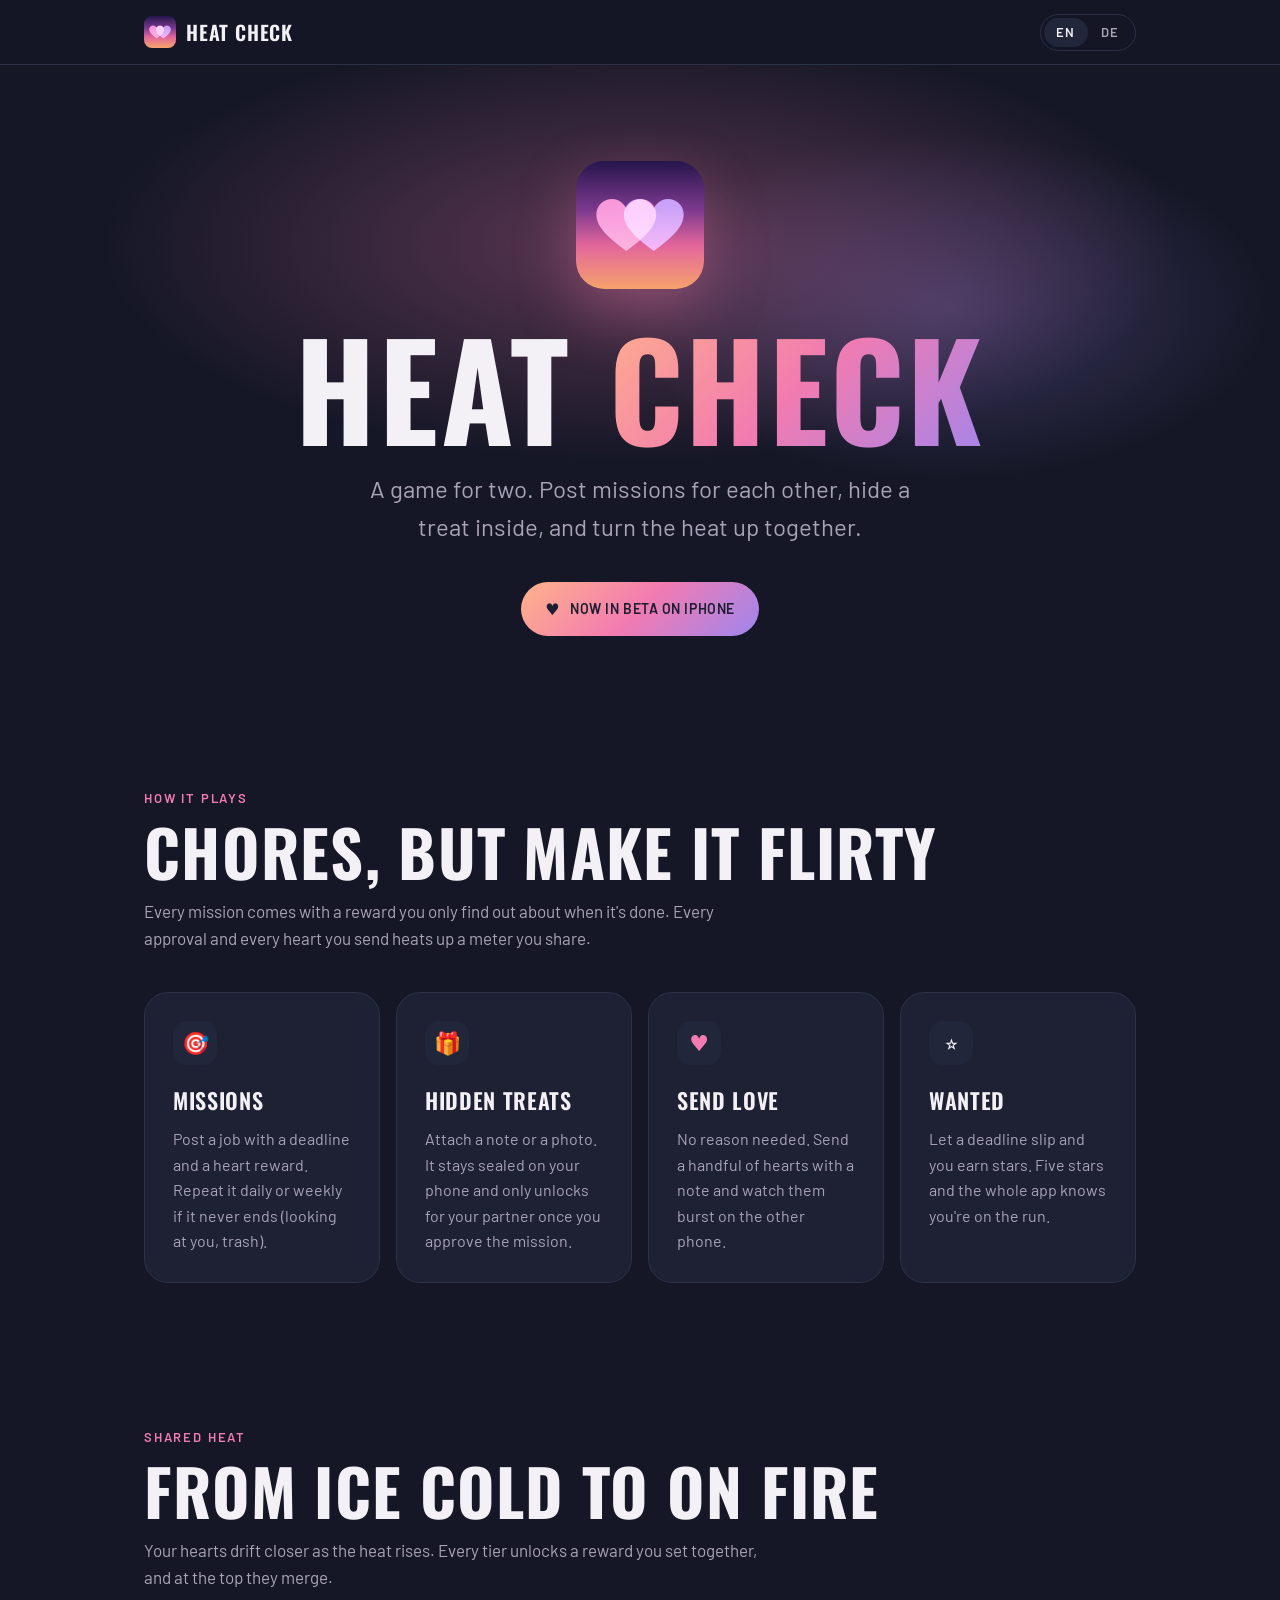
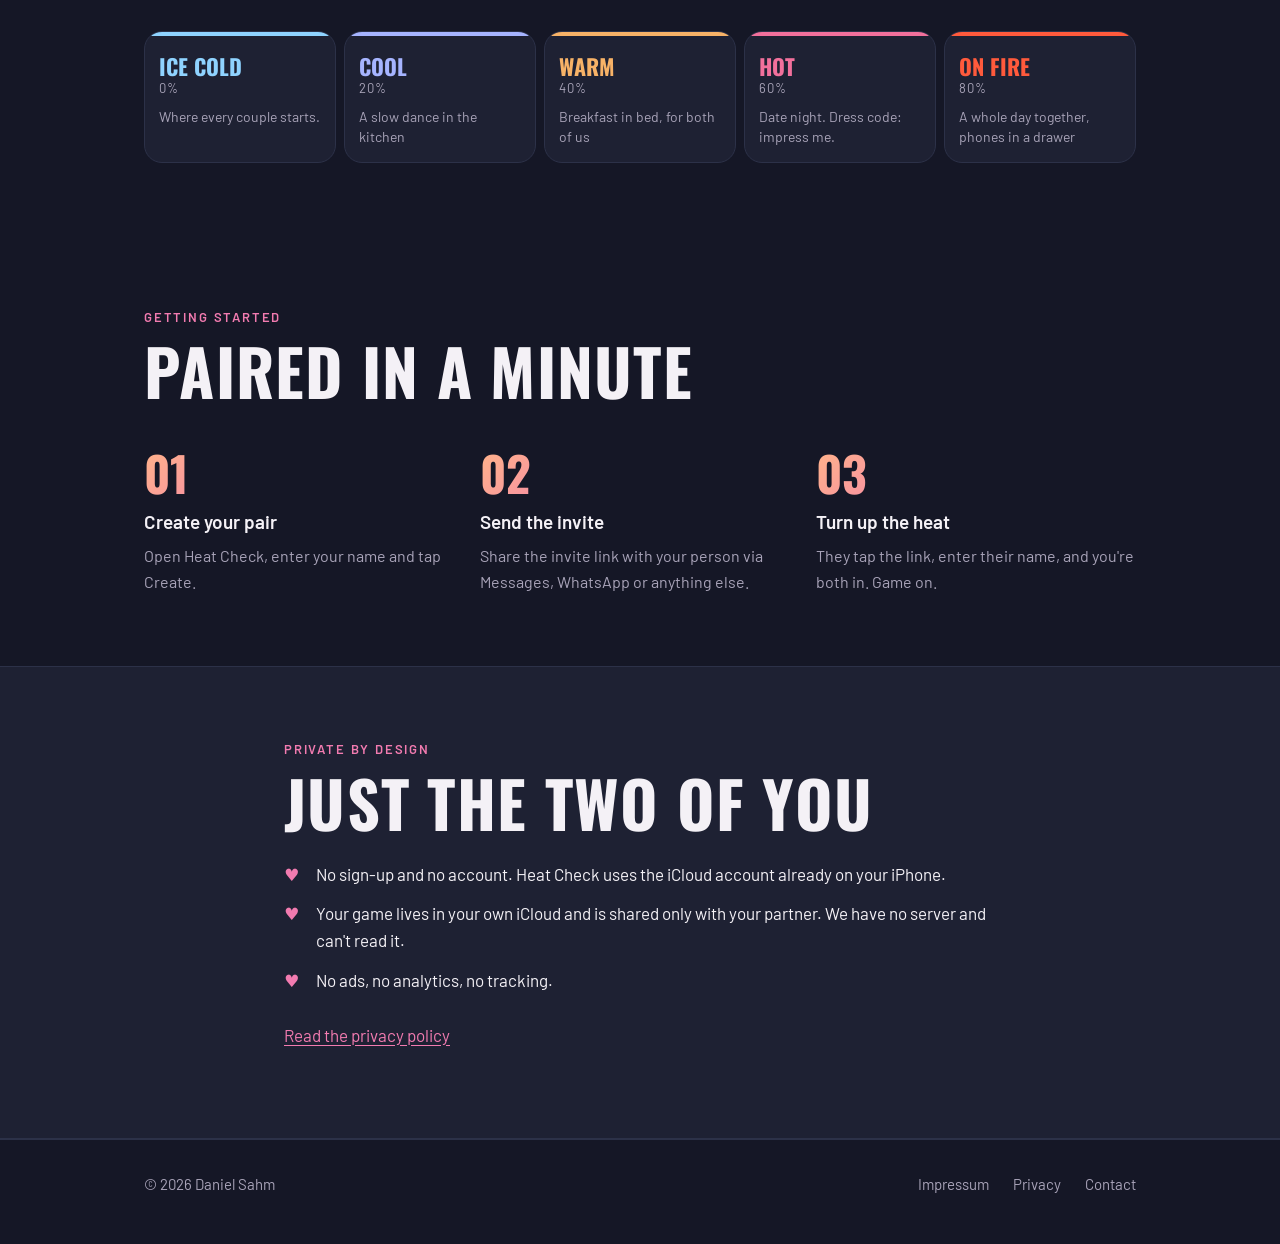
==== index.html @ 107d5788 "Add Heat Check landing page, Impressum and privacy policy" ====
<!doctype html>
<html lang="en" data-lang="en" data-title-en="Heat Check - a game for two" data-title-de="Heat Check - ein Spiel für zwei">
<head>
  <meta charset="utf-8">
  <meta name="viewport" content="width=device-width, initial-scale=1">
  <title>Heat Check - a game for two</title>
  <meta name="description" content="Heat Check is a two-player game for couples: missions with hidden treats, hearts, and a shared heat meter that climbs from Ice Cold to On Fire.">
  <meta name="theme-color" content="#151726">
  <meta property="og:title" content="Heat Check - a game for two">
  <meta property="og:description" content="Missions with hidden treats, hearts, and a shared heat meter for couples.">
  <meta property="og:image" content="assets/icon.png">
  <link rel="icon" type="image/png" href="assets/favicon.png">
  <link rel="apple-touch-icon" href="assets/apple-touch-icon.png">
  <link rel="stylesheet" href="assets/style.css">
  <script src="assets/lang.js"></script>
</head>
<body>
  <header class="site-header">
    <div class="wrap">
      <a class="brand" href="./"><img src="assets/favicon.png" alt=""><span>Heat Check</span></a>
      <div class="lang-switch" role="group" aria-label="Language">
        <button type="button" data-set-lang="en" aria-pressed="true">EN</button>
        <button type="button" data-set-lang="de" aria-pressed="false">DE</button>
      </div>
    </div>
  </header>

  <main>
    <section class="hero">
      <div class="wrap">
        <img class="icon" src="assets/icon.png" alt="Heat Check app icon">
        <h1 class="display">Heat <span class="glow">Check</span></h1>
        <p class="tagline" lang="en">A game for two. Post missions for each other, hide a treat inside, and turn the heat up together.</p>
        <p class="tagline" lang="de">Ein Spiel für zwei. Stellt euch gegenseitig Missionen, versteckt eine Belohnung darin und dreht gemeinsam die Hitze hoch.</p>
        <span class="badge" lang="en">Now in beta on iPhone</span>
        <span class="badge" lang="de">Jetzt in der Beta fürs iPhone</span>
      </div>
    </section>

    <section>
      <div class="wrap">
        <p class="eyebrow" lang="en">How it plays</p>
        <p class="eyebrow" lang="de">So wird gespielt</p>
        <h2 class="display" lang="en">Chores, but make it flirty</h2>
        <h2 class="display" lang="de">Alltag, nur mit Flirt</h2>
        <p class="lead" lang="en">Every mission comes with a reward you only find out about when it's done. Every approval and every heart you send heats up a meter you share.</p>
        <p class="lead" lang="de">Jede Mission hat eine Belohnung, die erst nach getaner Arbeit enthüllt wird. Jede Freigabe und jedes Herz, das ihr schickt, heizt euer gemeinsames Thermometer auf.</p>

        <div class="grid">
          <article class="card">
            <div class="glyph" aria-hidden="true">&#x1F3AF;</div>
            <h3 lang="en">Missions</h3><h3 lang="de">Missionen</h3>
            <p lang="en">Post a job with a deadline and a heart reward. Repeat it daily or weekly if it never ends (looking at you, trash).</p>
            <p lang="de">Stell eine Aufgabe mit Deadline und Herz-Belohnung. Täglich oder wöchentlich wiederholen, wenn sie nie endet (ja, du, Müll).</p>
          </article>
          <article class="card">
            <div class="glyph" aria-hidden="true">&#x1F381;</div>
            <h3 lang="en">Hidden treats</h3><h3 lang="de">Versteckte Belohnungen</h3>
            <p lang="en">Attach a note or a photo. It stays sealed on your phone and only unlocks for your partner once you approve the mission.</p>
            <p lang="de">Häng eine Notiz oder ein Foto an. Sie bleibt versiegelt auf deinem iPhone und wird erst freigeschaltet, wenn du die Mission abnimmst.</p>
          </article>
          <article class="card">
            <div class="glyph" aria-hidden="true" style="color: var(--pink)">&#x2665;&#xFE0E;</div>
            <h3 lang="en">Send love</h3><h3 lang="de">Liebe schicken</h3>
            <p lang="en">No reason needed. Send a handful of hearts with a note and watch them burst on the other phone.</p>
            <p lang="de">Ohne Grund. Schick ein paar Herzen mit einer Nachricht und sieh zu, wie sie auf dem anderen iPhone explodieren.</p>
          </article>
          <article class="card">
            <div class="glyph" aria-hidden="true">&#x2B50;&#xFE0E;</div>
            <h3 lang="en">Wanted</h3><h3 lang="de">Gesucht</h3>
            <p lang="en">Let a deadline slip and you earn stars. Five stars and the whole app knows you're on the run.</p>
            <p lang="de">Wer eine Deadline verpasst, sammelt Sterne. Bei fünf Sternen weiß die ganze App, dass du auf der Flucht bist.</p>
          </article>
        </div>
      </div>
    </section>

    <section>
      <div class="wrap">
        <p class="eyebrow" lang="en">Shared heat</p>
        <p class="eyebrow" lang="de">Gemeinsame Hitze</p>
        <h2 class="display" lang="en">From ice cold to on fire</h2>
        <h2 class="display" lang="de">Von eiskalt bis lichterloh</h2>
        <p class="lead" lang="en">Your hearts drift closer as the heat rises. Every tier unlocks a reward you set together, and at the top they merge.</p>
        <p class="lead" lang="de">Eure Herzen rücken näher, je heißer es wird. Jede Stufe schaltet eine Belohnung frei, die ihr gemeinsam festlegt, und ganz oben verschmelzen sie.</p>
        <div class="tiers">
          <div class="tier" style="--c:#8fd3ff"><div class="name">Ice Cold</div><div class="pct">0%</div><div class="reward" lang="en">Where every couple starts.</div><div class="reward" lang="de">Hier fängt jedes Paar an.</div></div>
          <div class="tier" style="--c:#a6b4ff"><div class="name">Cool</div><div class="pct">20%</div><div class="reward" lang="en">A slow dance in the kitchen</div><div class="reward" lang="de">Ein langsamer Tanz in der Küche</div></div>
          <div class="tier" style="--c:#f7b267"><div class="name">Warm</div><div class="pct">40%</div><div class="reward" lang="en">Breakfast in bed, for both of us</div><div class="reward" lang="de">Frühstück im Bett, für uns beide</div></div>
          <div class="tier" style="--c:#f2709c"><div class="name">Hot</div><div class="pct">60%</div><div class="reward" lang="en">Date night. Dress code: impress me.</div><div class="reward" lang="de">Date Night. Dresscode: beeindrucke mich.</div></div>
          <div class="tier" style="--c:#ff5a3c"><div class="name">On Fire</div><div class="pct">80%</div><div class="reward" lang="en">A whole day together, phones in a drawer</div><div class="reward" lang="de">Ein ganzer Tag zusammen, Handys in der Schublade</div></div>
        </div>
      </div>
    </section>

    <section>
      <div class="wrap">
        <p class="eyebrow" lang="en">Getting started</p>
        <p class="eyebrow" lang="de">Loslegen</p>
        <h2 class="display" lang="en">Paired in a minute</h2>
        <h2 class="display" lang="de">In einer Minute gekoppelt</h2>
        <div class="steps">
          <div class="step">
            <h3 lang="en">Create your pair</h3><h3 lang="de">Paar erstellen</h3>
            <p lang="en">Open Heat Check, enter your name and tap Create.</p>
            <p lang="de">Öffne Heat Check, gib deinen Namen ein und tippe auf Erstellen.</p>
          </div>
          <div class="step">
            <h3 lang="en">Send the invite</h3><h3 lang="de">Einladung schicken</h3>
            <p lang="en">Share the invite link with your person via Messages, WhatsApp or anything else.</p>
            <p lang="de">Teile den Einladungslink mit deinem Menschen, per Nachrichten, WhatsApp oder wie auch immer.</p>
          </div>
          <div class="step">
            <h3 lang="en">Turn up the heat</h3><h3 lang="de">Hitze aufdrehen</h3>
            <p lang="en">They tap the link, enter their name, and you're both in. Game on.</p>
            <p lang="de">Ein Tipp auf den Link, Name eingeben, und ihr seid beide drin. Los geht's.</p>
          </div>
        </div>
      </div>
    </section>

    <section class="privacy-band">
      <div class="wrap narrow">
        <p class="eyebrow" lang="en">Private by design</p>
        <p class="eyebrow" lang="de">Privat von Anfang an</p>
        <h2 class="display" lang="en">Just the two of you</h2>
        <h2 class="display" lang="de">Nur ihr zwei</h2>
        <ul class="checks">
          <li lang="en">No sign-up and no account. Heat Check uses the iCloud account already on your iPhone.</li>
          <li lang="de">Keine Registrierung, kein Konto. Heat Check nutzt den iCloud-Account, der schon auf deinem iPhone ist.</li>
          <li lang="en">Your game lives in your own iCloud and is shared only with your partner. We have no server and can't read it.</li>
          <li lang="de">Euer Spiel liegt in eurem eigenen iCloud und wird nur mit deinem Partner geteilt. Wir haben keinen Server und können es nicht lesen.</li>
          <li lang="en">No ads, no analytics, no tracking.</li>
          <li lang="de">Keine Werbung, keine Analyse, kein Tracking.</li>
        </ul>
        <p style="margin-top: 28px"><a href="privacy.html" lang="en">Read the privacy policy</a><a href="privacy.html" lang="de">Zur Datenschutzerklärung</a></p>
      </div>
    </section>
  </main>

  <footer class="site-footer">
    <div class="wrap">
      <span>&copy; 2026 Daniel Sahm</span>
      <nav>
        <a href="impressum.html">Impressum</a>
        <a href="privacy.html" lang="en">Privacy</a><a href="privacy.html" lang="de">Datenschutz</a>
        <a href="mailto:dsahm.dev@gmail.com" lang="en">Contact</a><a href="mailto:dsahm.dev@gmail.com" lang="de">Kontakt</a>
      </nav>
    </div>
  </footer>
</body>
</html>
---- assets/style.css ----
@font-face { font-family: "Oswald"; src: url("fonts/Oswald-Variable.ttf") format("truetype"); font-weight: 200 700; font-display: swap; }
@font-face { font-family: "Barlow"; src: url("fonts/Barlow-Regular.ttf") format("truetype"); font-weight: 400; font-display: swap; }
@font-face { font-family: "Barlow"; src: url("fonts/Barlow-SemiBold.ttf") format("truetype"); font-weight: 600; font-display: swap; }

:root {
  --bg: #151726;
  --surface: #1e2133;
  --surface-2: #22263a;
  --line: #2c3148;
  --text: #f4f1f6;
  --muted: #a8a3b8;
  --pink: #f27bb0;
  --lavender: #b79cf0;
  --gold: #f2c94c;
  --coral: #ff8f7a;
  --sunset: linear-gradient(135deg, #ffb38a 0%, #f27bb0 50%, #9d86f0 100%);
  color-scheme: dark;
}

* { box-sizing: border-box; }
html { -webkit-text-size-adjust: 100%; }
body {
  margin: 0;
  background: var(--bg);
  color: var(--text);
  font: 400 17px/1.6 "Barlow", system-ui, sans-serif;
  overflow-x: hidden;
}
a { color: var(--pink); text-underline-offset: 3px; }
a:hover { color: var(--text); }

html[data-lang="en"] [lang="de"]:not(html),
html[data-lang="de"] [lang="en"]:not(html) { display: none !important; }

.wrap { max-width: 1040px; margin: 0 auto; padding: 0 24px; }
.narrow { max-width: 760px; }

.display {
  font-family: "Oswald", "Barlow", sans-serif;
  text-transform: uppercase;
  letter-spacing: 0.02em;
  line-height: 0.95;
  font-weight: 700;
}

/* Header */
.site-header { position: sticky; top: 0; z-index: 10; background: rgba(21, 23, 38, 0.85); backdrop-filter: blur(12px); -webkit-backdrop-filter: blur(12px); border-bottom: 1px solid var(--line); }
.site-header .wrap { display: flex; align-items: center; justify-content: space-between; height: 64px; }
.brand { display: flex; align-items: center; gap: 10px; color: var(--text); text-decoration: none; }
.brand img { width: 32px; height: 32px; border-radius: 8px; }
.brand span { font-family: "Oswald", sans-serif; font-weight: 600; text-transform: uppercase; letter-spacing: 0.04em; font-size: 20px; }
.lang-switch { display: flex; border: 1px solid var(--line); border-radius: 999px; padding: 3px; }
.lang-switch button { all: unset; cursor: pointer; font: 600 13px/1 "Barlow", sans-serif; letter-spacing: 0.08em; color: var(--muted); padding: 8px 12px; border-radius: 999px; min-width: 20px; text-align: center; }
.lang-switch button[aria-pressed="true"] { background: var(--surface-2); color: var(--text); }
.lang-switch button:focus-visible { outline: 2px solid var(--pink); }

/* Hero */
.hero { position: relative; padding: 96px 0 80px; text-align: center; overflow: hidden; }
.hero::before {
  content: ""; position: absolute; inset: -20% -10% auto; height: 620px; z-index: -1;
  background: radial-gradient(closest-side, rgba(242, 123, 176, 0.32), transparent 70%),
              radial-gradient(closest-side at 70% 60%, rgba(157, 134, 240, 0.28), transparent 70%);
}
.hero .icon { width: 128px; height: 128px; border-radius: 28px; box-shadow: 0 24px 60px rgba(242, 123, 176, 0.35); }
.hero h1 { font-size: clamp(64px, 14vw, 132px); margin: 28px 0 0; }
.hero h1 .glow { background: var(--sunset); -webkit-background-clip: text; background-clip: text; color: transparent; }
.hero .tagline { font-size: clamp(19px, 2.6vw, 24px); color: var(--muted); max-width: 560px; margin: 20px auto 0; }
.badge { display: inline-flex; align-items: center; gap: 10px; margin-top: 36px; padding: 14px 24px; border-radius: 999px; background: var(--sunset); color: #1b1e30; font-weight: 600; letter-spacing: 0.04em; text-transform: uppercase; font-size: 14px; }
.badge::before { content: "\2665\FE0E"; font-size: 16px; }

/* Sections */
section { padding: 72px 0; }
.eyebrow { color: var(--pink); font-weight: 600; letter-spacing: 0.14em; text-transform: uppercase; font-size: 13px; margin: 0 0 12px; }
h2.display { font-size: clamp(40px, 7vw, 64px); margin: 0 0 16px; }
.lead { color: var(--muted); max-width: 620px; margin: 0; }

.grid { display: grid; gap: 16px; grid-template-columns: repeat(auto-fit, minmax(230px, 1fr)); margin-top: 40px; }
.card { background: var(--surface); border: 1px solid var(--line); border-radius: 24px; padding: 28px; }
.card .glyph { width: 44px; height: 44px; border-radius: 14px; display: grid; place-items: center; font-size: 22px; background: var(--surface-2); margin-bottom: 18px; }
.card h3 { font-family: "Oswald", sans-serif; text-transform: uppercase; font-weight: 600; letter-spacing: 0.03em; font-size: 22px; margin: 0 0 8px; }
.card p { margin: 0; color: var(--muted); font-size: 16px; }

/* Tiers */
.tiers { display: grid; grid-template-columns: repeat(5, 1fr); gap: 8px; margin-top: 40px; }
.tier { border-radius: 18px; padding: 18px 14px 16px; background: var(--surface); border: 1px solid var(--line); position: relative; overflow: hidden; }
.tier::before { content: ""; position: absolute; inset: 0 0 auto; height: 4px; background: var(--c); }
.tier .pct { color: var(--muted); font-size: 13px; letter-spacing: 0.08em; }
.tier .name { font-family: "Oswald", sans-serif; font-weight: 700; font-size: 22px; color: var(--c); text-transform: uppercase; line-height: 1.1; margin-top: 4px; }
.tier .reward { color: var(--muted); font-size: 14px; margin-top: 8px; line-height: 1.4; }

/* Steps */
.steps { counter-reset: step; display: grid; gap: 16px; grid-template-columns: repeat(auto-fit, minmax(240px, 1fr)); margin-top: 40px; }
.step { counter-increment: step; padding-top: 8px; }
.step::before { content: counter(step, decimal-leading-zero); font-family: "Oswald", sans-serif; font-weight: 700; font-size: 48px; background: var(--sunset); -webkit-background-clip: text; background-clip: text; color: transparent; display: block; line-height: 1; margin-bottom: 10px; }
.step h3 { margin: 0 0 6px; font-size: 19px; font-weight: 600; }
.step p { margin: 0; color: var(--muted); font-size: 16px; }

.privacy-band { background: var(--surface); border-top: 1px solid var(--line); border-bottom: 1px solid var(--line); }
.checks { list-style: none; padding: 0; margin: 28px 0 0; display: grid; gap: 12px; }
.checks li { padding-left: 32px; position: relative; }
.checks li::before { content: "\2665\FE0E"; position: absolute; left: 0; color: var(--pink); }

/* Legal pages */
.legal { padding: 64px 0 96px; }
.legal h1 { font-size: clamp(44px, 9vw, 72px); margin: 0 0 8px; }
.legal .updated { color: var(--muted); margin: 0 0 40px; }
.legal h2 { font-family: "Oswald", sans-serif; text-transform: uppercase; font-weight: 600; letter-spacing: 0.03em; font-size: 24px; margin: 44px 0 10px; }
.legal h3 { font-size: 18px; margin: 28px 0 6px; }
.legal p, .legal li { color: #dcd8e4; }
.legal ul { padding-left: 22px; }
.legal address { font-style: normal; }
.legal .box { background: var(--surface); border: 1px solid var(--line); border-radius: 20px; padding: 24px 28px; }

/* Footer */
.site-footer { border-top: 1px solid var(--line); padding: 32px 0 48px; color: var(--muted); font-size: 15px; }
.site-footer .wrap { display: flex; flex-wrap: wrap; gap: 16px 28px; align-items: center; justify-content: space-between; }
.site-footer nav { display: flex; gap: 24px; flex-wrap: wrap; }
.site-footer a { color: var(--muted); text-decoration: none; }
.site-footer a:hover { color: var(--text); }

@media (max-width: 720px) {
  .wrap { padding: 0 16px; }
  .hero { padding: 64px 0 56px; }
  section { padding: 56px 0; }
  .tiers { grid-template-columns: 1fr; }
  .tier { display: grid; grid-template-columns: 96px 1fr; align-items: baseline; column-gap: 12px; }
  .tier .name { margin: 0; grid-row: 1; grid-column: 1; }
  .tier .pct { grid-row: 2; grid-column: 1; }
  .tier .reward { grid-row: 1 / span 2; grid-column: 2; margin: 0; }
  .tier::before { inset: 0 auto 0 0; width: 4px; height: auto; }
}
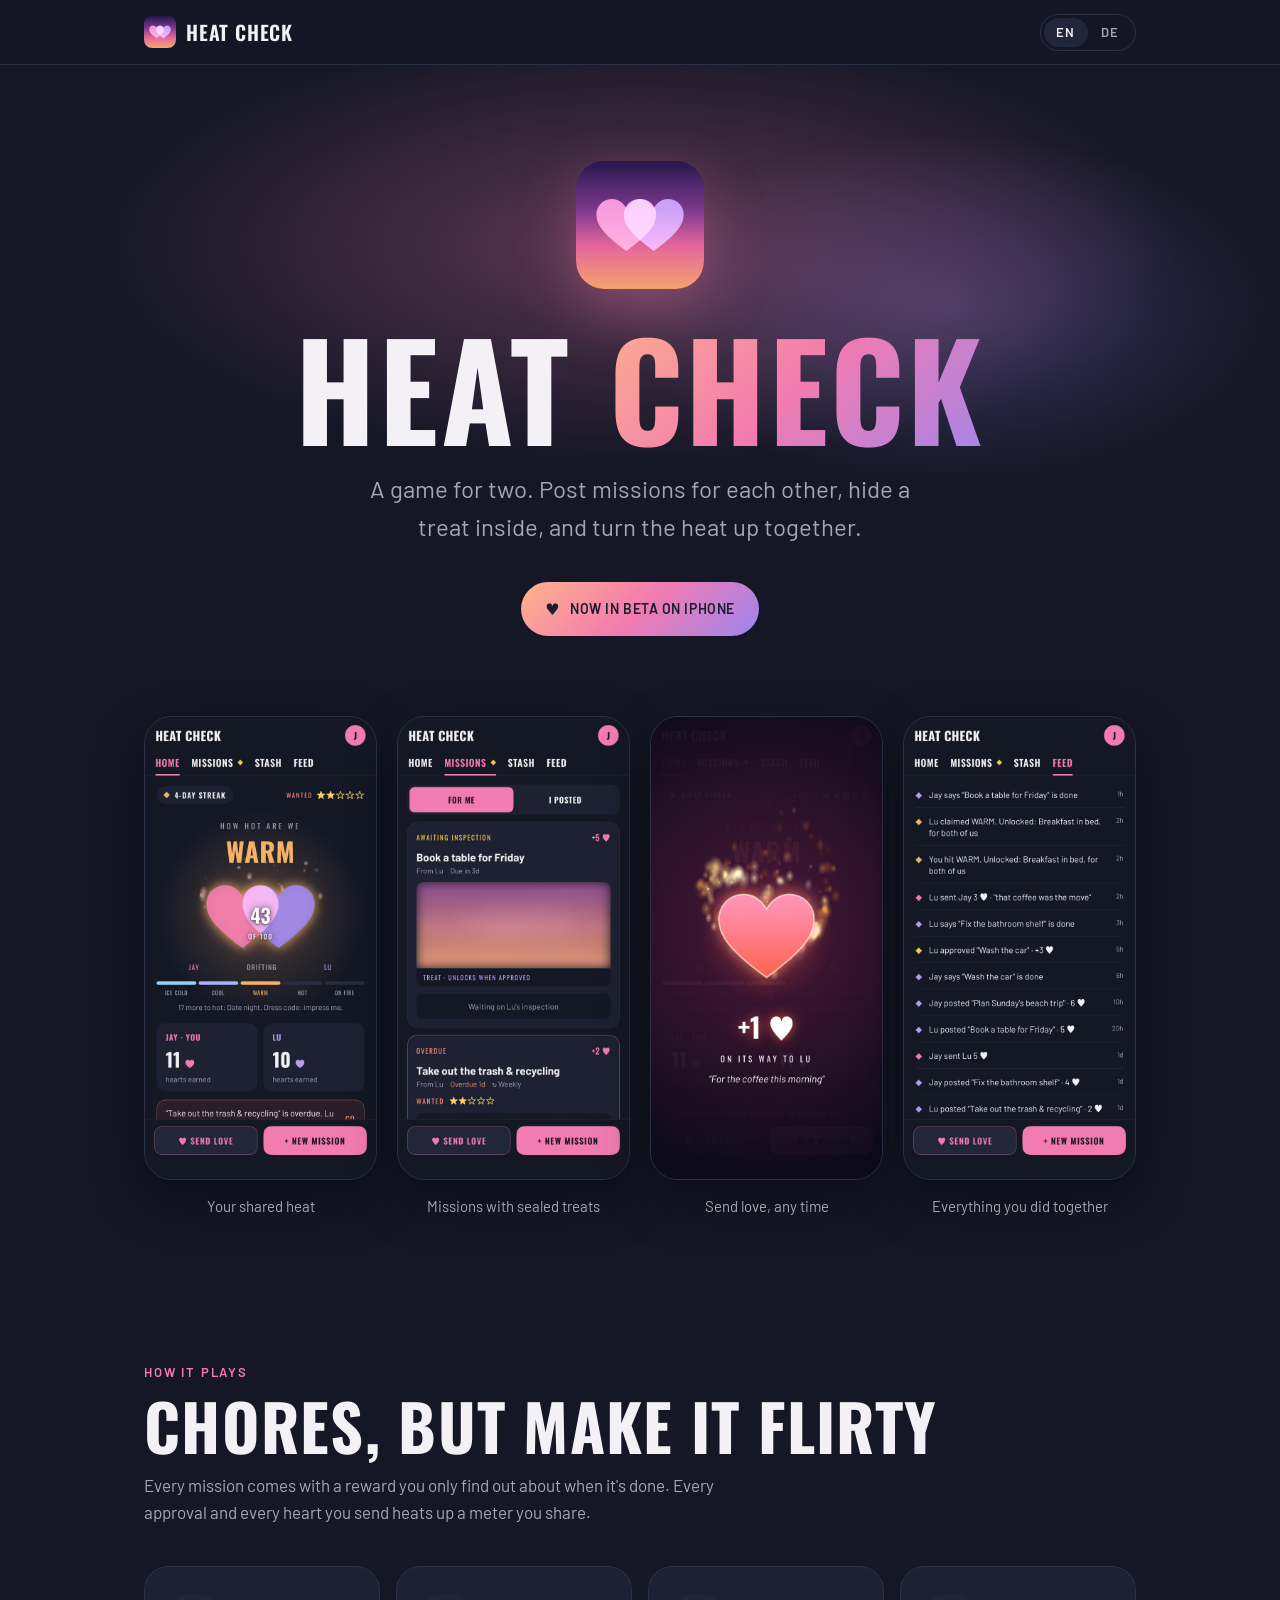
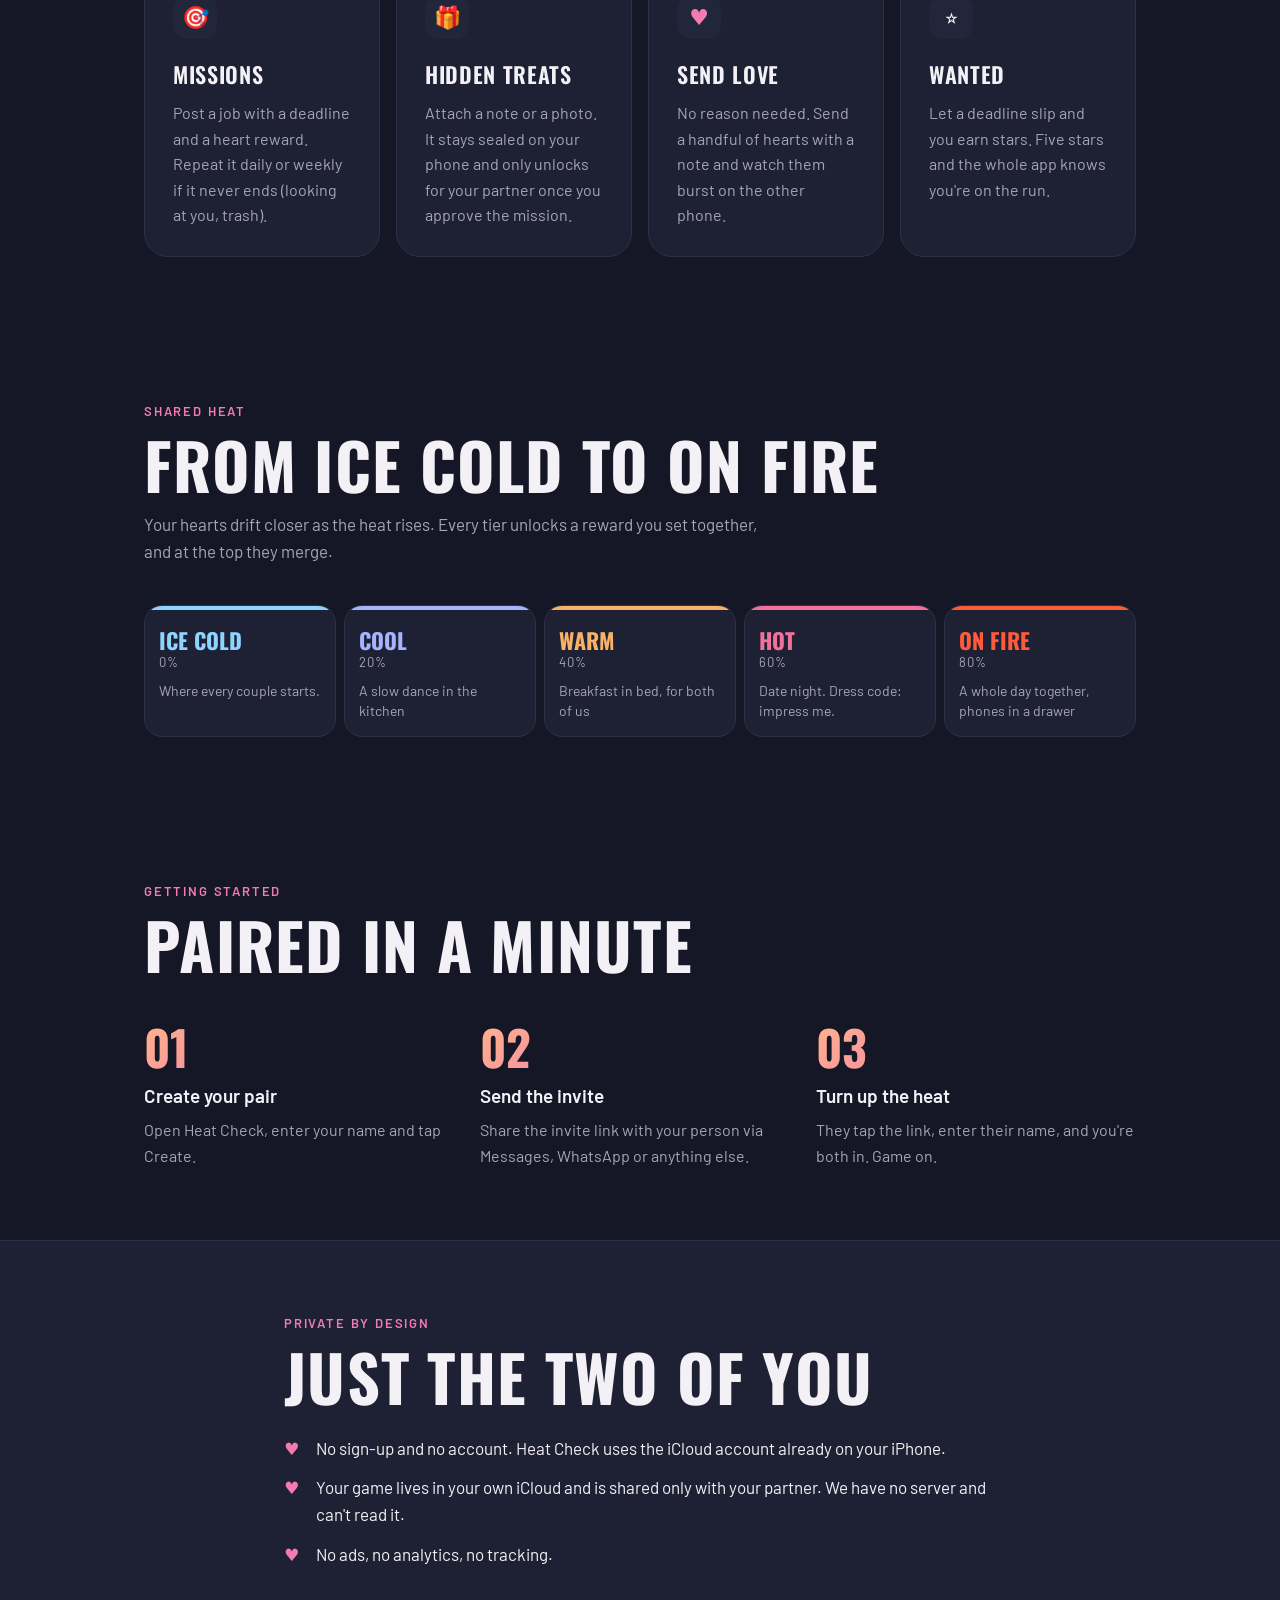
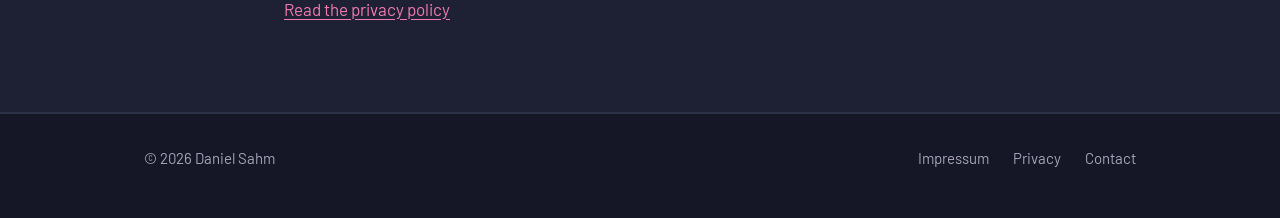
==== commit 5c81339f: "Add app screenshots and clarify notification records in privacy policy" ====
--- a/index.html
+++ b/index.html
@@ -34,6 +34,17 @@
         <p class="tagline" lang="de">Ein Spiel für zwei. Stellt euch gegenseitig Missionen, versteckt eine Belohnung darin und dreht gemeinsam die Hitze hoch.</p>
         <span class="badge" lang="en">Now in beta on iPhone</span>
         <span class="badge" lang="de">Jetzt in der Beta fürs iPhone</span>
+      </div>
+    </section>
+
+    <section class="screens-section">
+      <div class="wrap">
+        <div class="screens">
+          <figure><img src="assets/screens/home.jpg" width="650" height="1300" alt="Heat Check home screen with the shared heat meter" loading="lazy"><figcaption lang="en">Your shared heat</figcaption><figcaption lang="de">Eure gemeinsame Hitze</figcaption></figure>
+          <figure><img src="assets/screens/missions.jpg" width="650" height="1300" alt="Missions list with a sealed treat" loading="lazy"><figcaption lang="en">Missions with sealed treats</figcaption><figcaption lang="de">Missionen mit versiegelter Belohnung</figcaption></figure>
+          <figure><img src="assets/screens/love.jpg" width="650" height="1300" alt="Hearts being sent with a note" loading="lazy"><figcaption lang="en">Send love, any time</figcaption><figcaption lang="de">Liebe schicken, jederzeit</figcaption></figure>
+          <figure><img src="assets/screens/feed.jpg" width="650" height="1300" alt="Activity feed of the pair" loading="lazy"><figcaption lang="en">Everything you did together</figcaption><figcaption lang="de">Alles, was ihr gemeinsam gemacht habt</figcaption></figure>
+        </div>
       </div>
     </section>
 
--- a/assets/style.css
+++ b/assets/style.css
@@ -68,6 +68,13 @@
 .badge { display: inline-flex; align-items: center; gap: 10px; margin-top: 36px; padding: 14px 24px; border-radius: 999px; background: var(--sunset); color: #1b1e30; font-weight: 600; letter-spacing: 0.04em; text-transform: uppercase; font-size: 14px; }
 .badge::before { content: "\2665\FE0E"; font-size: 16px; }
 
+/* Screenshots */
+.screens-section { padding-top: 0; }
+.screens { display: grid; grid-template-columns: repeat(4, 1fr); gap: 20px; }
+.screens figure { margin: 0; text-align: center; }
+.screens img { display: block; width: 100%; height: auto; border-radius: 28px; border: 1px solid var(--line); box-shadow: 0 20px 50px rgba(0, 0, 0, 0.45); }
+.screens figcaption { margin-top: 14px; color: var(--muted); font-size: 15px; }
+
 /* Sections */
 section { padding: 72px 0; }
 .eyebrow { color: var(--pink); font-weight: 600; letter-spacing: 0.14em; text-transform: uppercase; font-size: 13px; margin: 0 0 12px; }
@@ -122,6 +129,10 @@
   .wrap { padding: 0 16px; }
   .hero { padding: 64px 0 56px; }
   section { padding: 56px 0; }
+  .screens { display: flex; overflow-x: auto; scroll-snap-type: x mandatory; gap: 14px; margin: 0 -16px; padding: 0 16px 8px; scrollbar-width: none; }
+  .screens::-webkit-scrollbar { display: none; }
+  .screens figure { flex: 0 0 62%; scroll-snap-align: center; }
+  .screens img { border-radius: 22px; }
   .tiers { grid-template-columns: 1fr; }
   .tier { display: grid; grid-template-columns: 96px 1fr; align-items: baseline; column-gap: 12px; }
   .tier .name { margin: 0; grid-row: 1; grid-column: 1; }
